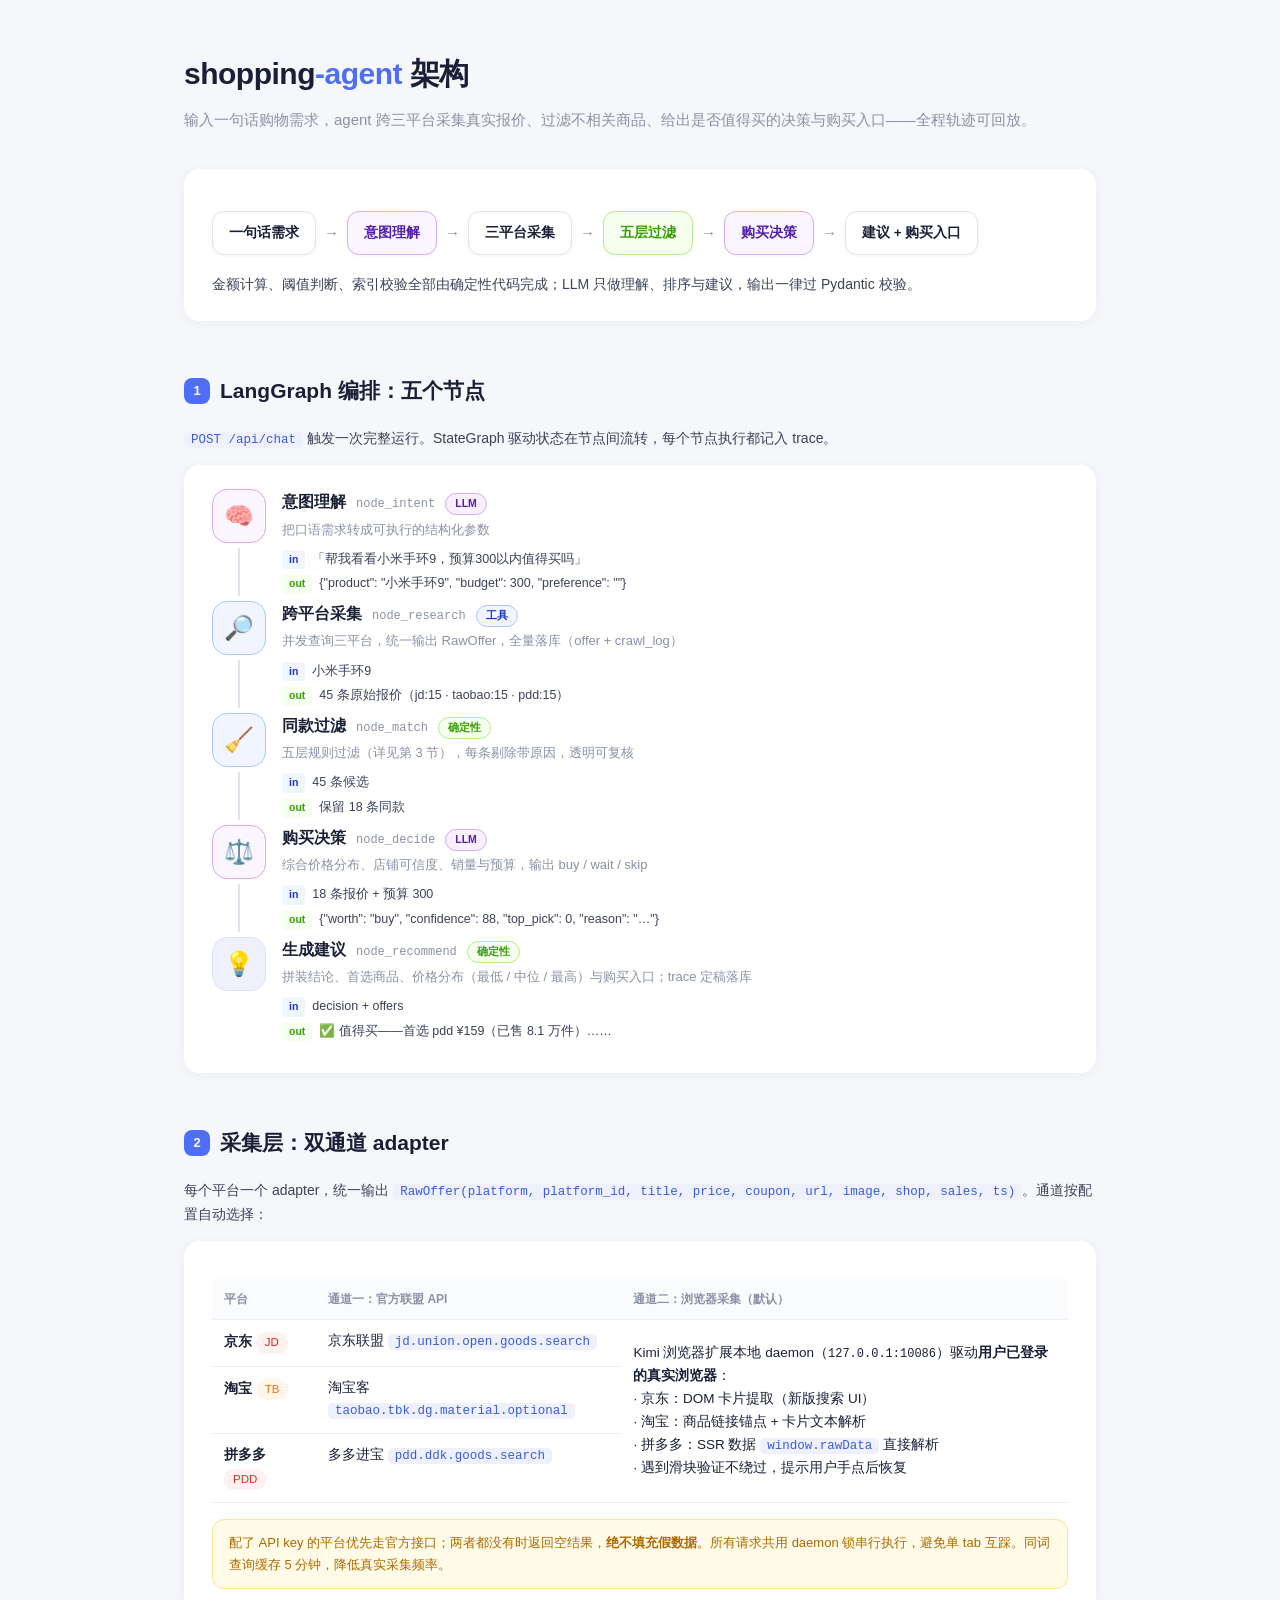
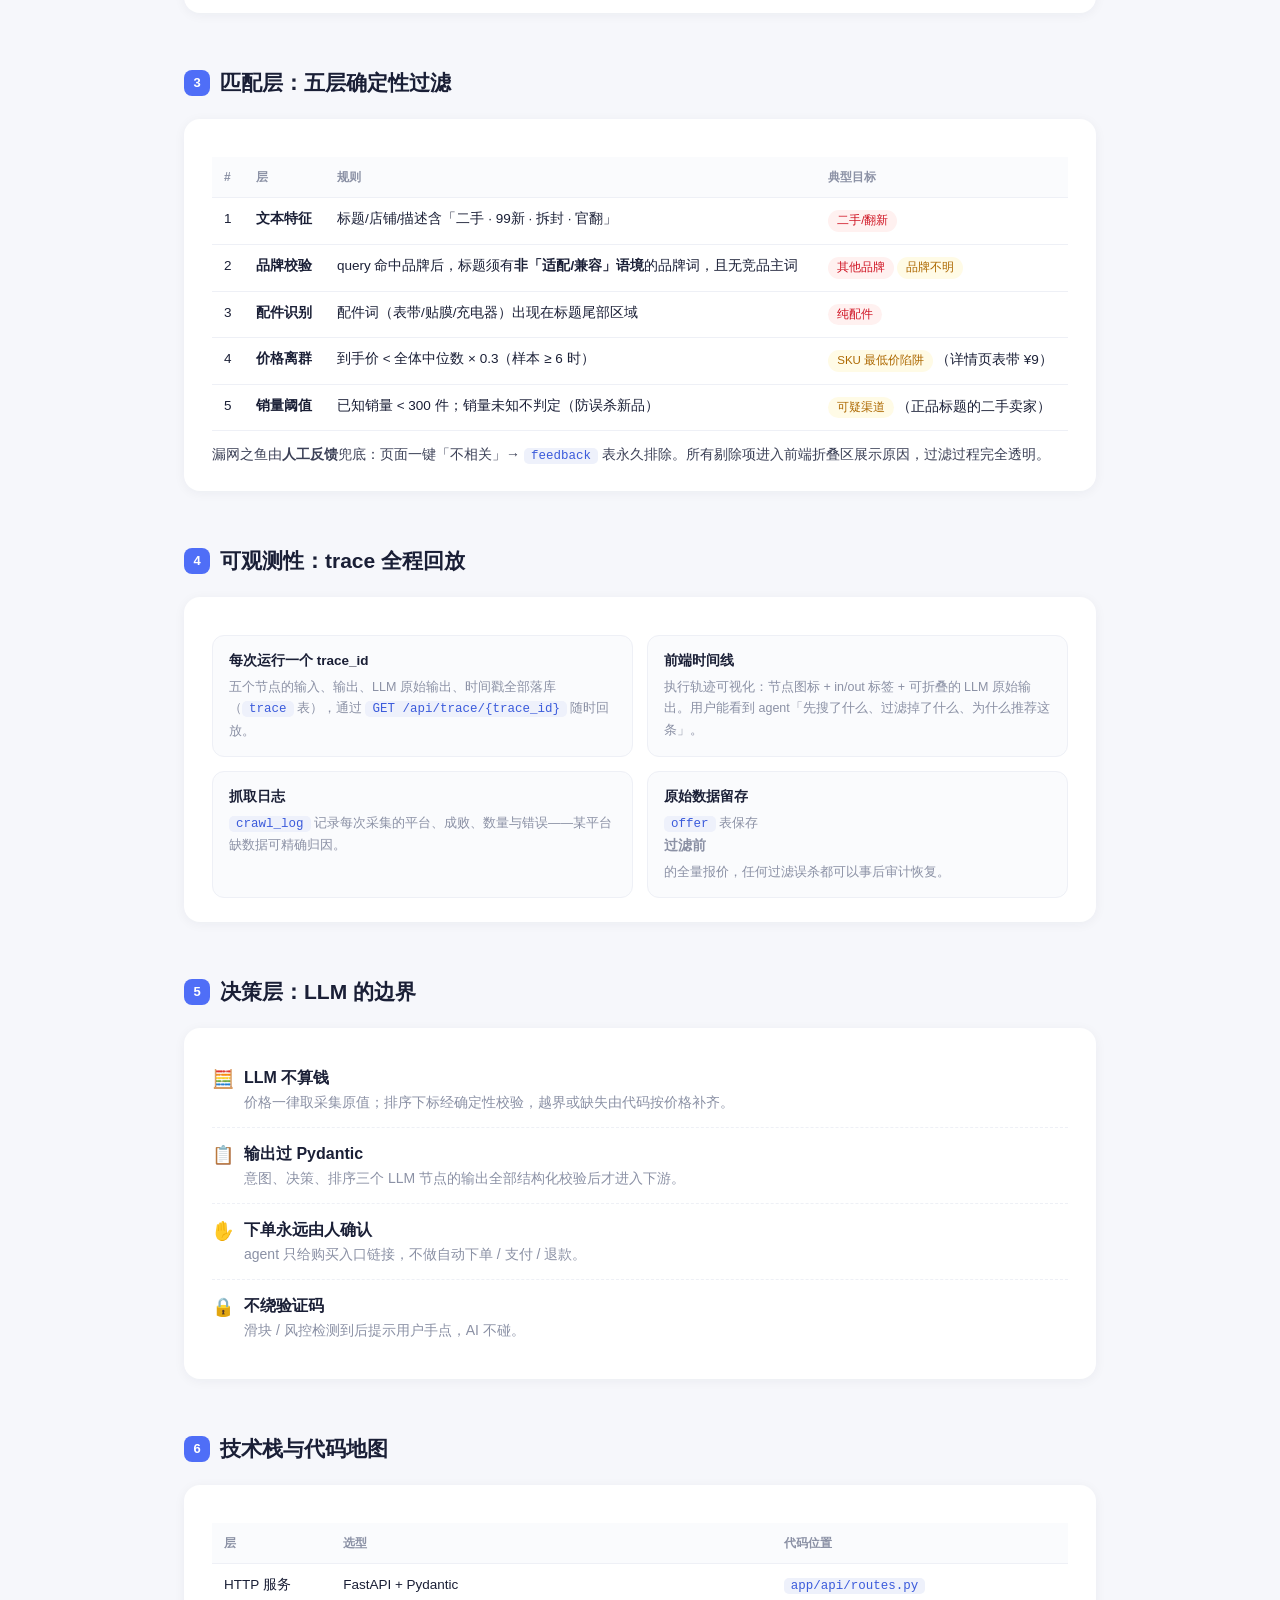
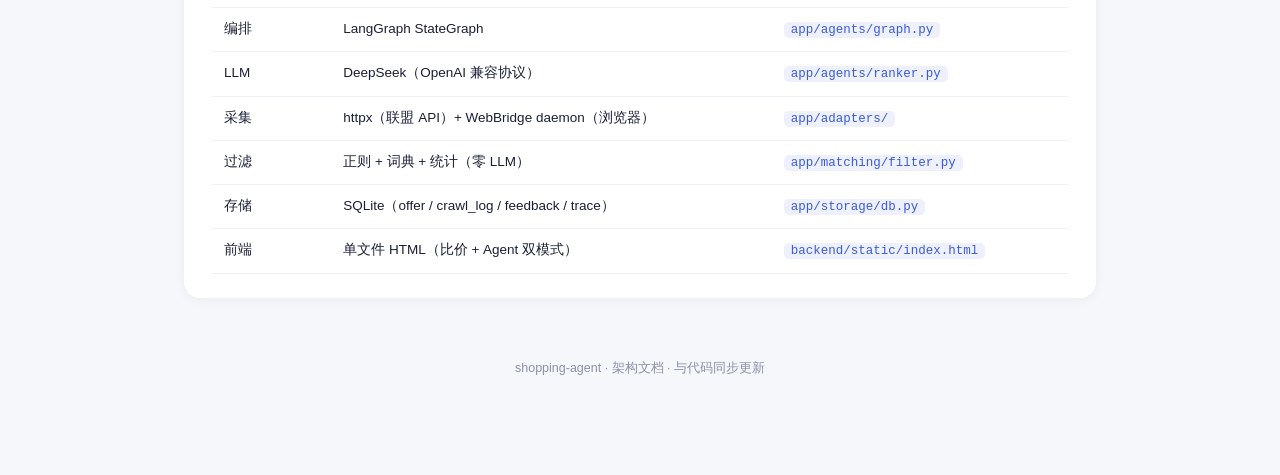
==== docs/architecture.html @ 021f1cc7 "feat: LangGraph 编排 + trace 展示 + LLM 容错降级 + Alembic 迁移 - 五节点 agent：intent → research → match → decide" ====
<!DOCTYPE html>
<html lang="zh-CN">
<head>
<meta charset="UTF-8" />
<meta name="viewport" content="width=device-width, initial-scale=1.0" />
<title>shopping-agent 架构说明</title>
<style>
  :root {
    --bg: #f6f7fb; --card: #fff; --text: #1a1f36; --muted: #8b91a5;
    --accent: #4f6ef7; --accent-dark: #3b5bdb; --line: #dfe3ee;
    --jd: #e1251b; --taobao: #ff6a00; --pdd: #e02e24;
    --green: #389e0d; --amber: #ad6800; --red: #cf1322;
  }
  * { box-sizing: border-box; margin: 0; padding: 0; }
  body { font-family: -apple-system, "PingFang SC", "Microsoft YaHei", sans-serif; background: var(--bg); color: var(--text); line-height: 1.7; }
  .wrap { max-width: 960px; margin: 0 auto; padding: 48px 24px 100px; }
  h1 { font-size: 30px; letter-spacing: -0.5px; }
  h1 span { color: var(--accent); }
  .tagline { color: var(--muted); margin: 8px 0 36px; font-size: 15px; }
  h2 { font-size: 21px; margin: 52px 0 18px; display: flex; align-items: center; gap: 10px; }
  h2 .num { background: var(--accent); color: #fff; font-size: 13px; width: 26px; height: 26px; border-radius: 8px; display: inline-flex; align-items: center; justify-content: center; flex-shrink: 0; }
  h3 { font-size: 15px; margin: 20px 0 8px; }
  p, li { font-size: 14px; color: #3c4157; }
  ul { padding-left: 20px; margin: 8px 0; }
  code { background: #eef1fb; border-radius: 5px; padding: 1px 7px; font-size: 12.5px; font-family: ui-monospace, "SF Mono", Menlo, monospace; color: #3b5bdb; }
  .card { background: var(--card); border-radius: 16px; padding: 24px 28px; box-shadow: 0 2px 12px rgba(26,31,54,.05); }

  /* 核心链路横幅 */
  .pipeline { display: flex; align-items: center; gap: 0; flex-wrap: wrap; margin: 18px 0; }
  .pl-node { background: var(--card); border: 1.5px solid var(--line); border-radius: 12px; padding: 10px 16px; font-size: 13.5px; font-weight: 600; box-shadow: 0 1px 4px rgba(0,0,0,.04); white-space: nowrap; }
  .pl-node.llm { border-color: #d3adf7; background: #faf5ff; color: #531dab; }
  .pl-node.filter { border-color: #b7eb8f; background: #f6ffed; color: #389e0d; }
  .pl-arrow { color: var(--muted); padding: 0 8px; font-size: 15px; }

  /* Agent 编排流程图 */
  .flow { display: flex; flex-direction: column; gap: 0; }
  .fnode { display: flex; gap: 16px; }
  .frail { display: flex; flex-direction: column; align-items: center; width: 54px; flex-shrink: 0; }
  .ficon { width: 54px; height: 54px; border-radius: 15px; display: flex; align-items: center; justify-content: center; font-size: 24px; background: #eef1fb; border: 1.5px solid var(--line); }
  .fnode.llm .ficon { background: #faf5ff; border-color: #d3adf7; }
  .fnode.tool .ficon { background: #f0f5ff; border-color: #adc6ff; }
  .fline { width: 2px; flex: 1; min-height: 18px; background: var(--line); margin: 5px 0; }
  .fbody { flex: 1; padding-bottom: 26px; min-width: 0; }
  .fbody:last-child { padding-bottom: 4px; }
  .fhead { display: flex; align-items: baseline; gap: 10px; flex-wrap: wrap; }
  .fhead b { font-size: 15.5px; }
  .fhead .en { font-size: 12px; color: var(--muted); font-family: ui-monospace, Menlo, monospace; }
  .kind { font-size: 10.5px; font-weight: 600; padding: 1px 9px; border-radius: 999px; }
  .kind.llm { background: #f9f0ff; color: #531dab; border: 1px solid #d3adf7; }
  .kind.tool { background: #f0f5ff; color: #1d39c4; border: 1px solid #adc6ff; }
  .kind.det { background: #f6ffed; color: #389e0d; border: 1px solid #b7eb8f; }
  .fdesc { font-size: 13px; color: var(--muted); margin: 3px 0 8px; }
  .fio { font-size: 12.5px; margin: 3px 0; color: #3c4157; }
  .fio b { display: inline-block; font-size: 10.5px; padding: 1px 7px; border-radius: 4px; margin-right: 7px; font-weight: 600; }
  .fio .in b { background: #f0f5ff; color: #1d39c4; }
  .fio .out b { background: #f6ffed; color: #389e0d; }

  /* 分层表 */
  table { width: 100%; border-collapse: collapse; margin-top: 14px; }
  th, td { text-align: left; padding: 10px 12px; font-size: 13.5px; border-bottom: 1px solid #eef0f6; vertical-align: top; }
  th { font-size: 12px; color: var(--muted); font-weight: 600; background: #fafbfd; }
  td b { font-size: 13.5px; }

  .pill { display: inline-block; font-size: 11.5px; padding: 1px 9px; border-radius: 999px; margin: 2px 3px 2px 0; }
  .pill.jd { background: #fff1f0; color: var(--jd); }
  .pill.taobao { background: #fff7ec; color: var(--taobao); }
  .pill.pdd { background: #fff1f2; color: var(--pdd); }
  .pill.g { background: #f6ffed; color: var(--green); }
  .pill.a { background: #fffbe6; color: var(--amber); }
  .pill.r { background: #fff1f0; color: var(--red); }

  .note { background: #fffbe6; border: 1px solid #ffe58f; border-radius: 12px; padding: 12px 16px; font-size: 13px; color: var(--amber); margin-top: 16px; }
  .principle { display: flex; gap: 10px; align-items: flex-start; padding: 12px 0; border-bottom: 1px dashed #eef0f6; }
  .principle:last-child { border-bottom: none; }
  .principle .ic { font-size: 18px; flex-shrink: 0; }
  .footer { margin-top: 60px; color: var(--muted); font-size: 12.5px; text-align: center; }
  .mono { font-family: ui-monospace, Menlo, monospace; font-size: 12px; }
  .grid2 { display: grid; grid-template-columns: 1fr 1fr; gap: 14px; margin-top: 14px; }
  .mini { background: #fafbfd; border: 1px solid #eef0f6; border-radius: 12px; padding: 14px 16px; }
  .mini b { display: block; font-size: 13.5px; margin-bottom: 4px; }
  .mini p { font-size: 12.5px; color: var(--muted); }
</style>
</head>
<body>
<div class="wrap">
  <h1>shopping<span>-agent</span> 架构</h1>
  <div class="tagline">输入一句话购物需求，agent 跨三平台采集真实报价、过滤不相关商品、给出是否值得买的决策与购买入口——全程轨迹可回放。</div>

  <!-- 核心链路 -->
  <div class="card">
    <div class="pipeline">
      <span class="pl-node">一句话需求</span><span class="pl-arrow">→</span>
      <span class="pl-node llm">意图理解</span><span class="pl-arrow">→</span>
      <span class="pl-node">三平台采集</span><span class="pl-arrow">→</span>
      <span class="pl-node filter">五层过滤</span><span class="pl-arrow">→</span>
      <span class="pl-node llm">购买决策</span><span class="pl-arrow">→</span>
      <span class="pl-node">建议 + 购买入口</span>
    </div>
    <p style="margin-top:10px">金额计算、阈值判断、索引校验全部由确定性代码完成；LLM 只做理解、排序与建议，输出一律过 Pydantic 校验。</p>
  </div>

  <!-- 1. Agent 编排 -->
  <h2><span class="num">1</span>LangGraph 编排：五个节点</h2>
  <p><code>POST /api/chat</code> 触发一次完整运行。StateGraph 驱动状态在节点间流转，每个节点执行都记入 trace。</p>
  <div class="card" style="margin-top:14px">
    <div class="flow">
      <div class="fnode llm">
        <div class="frail"><div class="ficon">🧠</div><div class="fline"></div></div>
        <div class="fbody">
          <div class="fhead"><b>意图理解</b><span class="en">node_intent</span><span class="kind llm">LLM</span></div>
          <div class="fdesc">把口语需求转成可执行的结构化参数</div>
          <div class="fio"><span class="in"><b>in</b>「帮我看看小米手环9，预算300以内值得买吗」</span></div>
          <div class="fio"><span class="out"><b>out</b>{"product": "小米手环9", "budget": 300, "preference": ""}</span></div>
        </div>
      </div>
      <div class="fnode tool">
        <div class="frail"><div class="ficon">🔎</div><div class="fline"></div></div>
        <div class="fbody">
          <div class="fhead"><b>跨平台采集</b><span class="en">node_research</span><span class="kind tool">工具</span></div>
          <div class="fdesc">并发查询三平台，统一输出 RawOffer，全量落库（offer + crawl_log）</div>
          <div class="fio"><span class="in"><b>in</b>小米手环9</span></div>
          <div class="fio"><span class="out"><b>out</b>45 条原始报价（jd:15 · taobao:15 · pdd:15）</span></div>
        </div>
      </div>
      <div class="fnode tool">
        <div class="frail"><div class="ficon">🧹</div><div class="fline"></div></div>
        <div class="fbody">
          <div class="fhead"><b>同款过滤</b><span class="en">node_match</span><span class="kind det">确定性</span></div>
          <div class="fdesc">五层规则过滤（详见第 3 节），每条剔除带原因，透明可复核</div>
          <div class="fio"><span class="in"><b>in</b>45 条候选</span></div>
          <div class="fio"><span class="out"><b>out</b>保留 18 条同款</span></div>
        </div>
      </div>
      <div class="fnode llm">
        <div class="frail"><div class="ficon">⚖️</div><div class="fline"></div></div>
        <div class="fbody">
          <div class="fhead"><b>购买决策</b><span class="en">node_decide</span><span class="kind llm">LLM</span></div>
          <div class="fdesc">综合价格分布、店铺可信度、销量与预算，输出 buy / wait / skip</div>
          <div class="fio"><span class="in"><b>in</b>18 条报价 + 预算 300</span></div>
          <div class="fio"><span class="out"><b>out</b>{"worth": "buy", "confidence": 88, "top_pick": 0, "reason": "…"}</span></div>
        </div>
      </div>
      <div class="fnode">
        <div class="frail"><div class="ficon">💡</div></div>
        <div class="fbody">
          <div class="fhead"><b>生成建议</b><span class="en">node_recommend</span><span class="kind det">确定性</span></div>
          <div class="fdesc">拼装结论、首选商品、价格分布（最低 / 中位 / 最高）与购买入口；trace 定稿落库</div>
          <div class="fio"><span class="in"><b>in</b>decision + offers</span></div>
          <div class="fio"><span class="out"><b>out</b>✅ 值得买——首选 pdd ¥159（已售 8.1 万件）……</span></div>
        </div>
      </div>
    </div>
  </div>

  <!-- 2. 采集层 -->
  <h2><span class="num">2</span>采集层：双通道 adapter</h2>
  <p>每个平台一个 adapter，统一输出 <code>RawOffer(platform, platform_id, title, price, coupon, url, image, shop, sales, ts)</code>。通道按配置自动选择：</p>
  <div class="card" style="margin-top:14px">
    <table>
      <tr><th>平台</th><th>通道一：官方联盟 API</th><th>通道二：浏览器采集（默认）</th></tr>
      <tr>
        <td><b>京东</b> <span class="pill jd">JD</span></td>
        <td>京东联盟 <code>jd.union.open.goods.search</code></td>
        <td rowspan="3" style="vertical-align:middle">
          Kimi 浏览器扩展本地 daemon（<span class="mono">127.0.0.1:10086</span>）驱动<b>用户已登录的真实浏览器</b>：<br>
          · 京东：DOM 卡片提取（新版搜索 UI）<br>
          · 淘宝：商品链接锚点 + 卡片文本解析<br>
          · 拼多多：SSR 数据 <code>window.rawData</code> 直接解析<br>
          · 遇到滑块验证不绕过，提示用户手点后恢复
        </td>
      </tr>
      <tr><td><b>淘宝</b> <span class="pill taobao">TB</span></td><td>淘宝客 <code>taobao.tbk.dg.material.optional</code></td></tr>
      <tr><td><b>拼多多</b> <span class="pill pdd">PDD</span></td><td>多多进宝 <code>pdd.ddk.goods.search</code></td></tr>
    </table>
    <div class="note">配了 API key 的平台优先走官方接口；两者都没有时返回空结果，<b>绝不填充假数据</b>。所有请求共用 daemon 锁串行执行，避免单 tab 互踩。同词查询缓存 5 分钟，降低真实采集频率。</div>
  </div>

  <!-- 3. 过滤 -->
  <h2><span class="num">3</span>匹配层：五层确定性过滤</h2>
  <div class="card">
    <table>
      <tr><th>#</th><th>层</th><th>规则</th><th>典型目标</th></tr>
      <tr><td>1</td><td><b>文本特征</b></td><td>标题/店铺/描述含「二手 · 99新 · 拆封 · 官翻」</td><td><span class="pill r">二手/翻新</span></td></tr>
      <tr><td>2</td><td><b>品牌校验</b></td><td>query 命中品牌后，标题须有<b>非「适配/兼容」语境</b>的品牌词，且无竞品主词</td><td><span class="pill r">其他品牌</span><span class="pill a">品牌不明</span></td></tr>
      <tr><td>3</td><td><b>配件识别</b></td><td>配件词（表带/贴膜/充电器）出现在标题尾部区域</td><td><span class="pill r">纯配件</span></td></tr>
      <tr><td>4</td><td><b>价格离群</b></td><td>到手价 &lt; 全体中位数 × 0.3（样本 ≥ 6 时）</td><td><span class="pill a">SKU 最低价陷阱</span>（详情页表带 ¥9）</td></tr>
      <tr><td>5</td><td><b>销量阈值</b></td><td>已知销量 &lt; 300 件；销量未知不判定（防误杀新品）</td><td><span class="pill a">可疑渠道</span>（正品标题的二手卖家）</td></tr>
    </table>
    <p style="margin-top:12px">漏网之鱼由<b>人工反馈</b>兜底：页面一键「不相关」→ <code>feedback</code> 表永久排除。所有剔除项进入前端折叠区展示原因，过滤过程完全透明。</p>
  </div>

  <!-- 4. 可观测性 -->
  <h2><span class="num">4</span>可观测性：trace 全程回放</h2>
  <div class="card">
    <div class="grid2">
      <div class="mini"><b>每次运行一个 trace_id</b><p>五个节点的输入、输出、LLM 原始输出、时间戳全部落库（<code>trace</code> 表），通过 <code>GET /api/trace/{trace_id}</code> 随时回放。</p></div>
      <div class="mini"><b>前端时间线</b><p>执行轨迹可视化：节点图标 + in/out 标签 + 可折叠的 LLM 原始输出。用户能看到 agent「先搜了什么、过滤掉了什么、为什么推荐这条」。</p></div>
      <div class="mini"><b>抓取日志</b><p><code>crawl_log</code> 记录每次采集的平台、成败、数量与错误——某平台缺数据可精确归因。</p></div>
      <div class="mini"><b>原始数据留存</b><p><code>offer</code> 表保存<b>过滤前</b>的全量报价，任何过滤误杀都可以事后审计恢复。</p></div>
    </div>
  </div>

  <!-- 5. 决策层 -->
  <h2><span class="num">5</span>决策层：LLM 的边界</h2>
  <div class="card">
    <div class="principle"><span class="ic">🧮</span><div><b>LLM 不算钱</b><p style="color:var(--muted)">价格一律取采集原值；排序下标经确定性校验，越界或缺失由代码按价格补齐。</p></div></div>
    <div class="principle"><span class="ic">📋</span><div><b>输出过 Pydantic</b><p style="color:var(--muted)">意图、决策、排序三个 LLM 节点的输出全部结构化校验后才进入下游。</p></div></div>
    <div class="principle"><span class="ic">✋</span><div><b>下单永远由人确认</b><p style="color:var(--muted)">agent 只给购买入口链接，不做自动下单 / 支付 / 退款。</p></div></div>
    <div class="principle"><span class="ic">🔒</span><div><b>不绕验证码</b><p style="color:var(--muted)">滑块 / 风控检测到后提示用户手点，AI 不碰。</p></div></div>
  </div>

  <!-- 6. 技术栈 -->
  <h2><span class="num">6</span>技术栈与代码地图</h2>
  <div class="card">
    <table>
      <tr><th>层</th><th>选型</th><th>代码位置</th></tr>
      <tr><td>HTTP 服务</td><td>FastAPI + Pydantic</td><td><code>app/api/routes.py</code></td></tr>
      <tr><td>编排</td><td>LangGraph StateGraph</td><td><code>app/agents/graph.py</code></td></tr>
      <tr><td>LLM</td><td>DeepSeek（OpenAI 兼容协议）</td><td><code>app/agents/ranker.py</code></td></tr>
      <tr><td>采集</td><td>httpx（联盟 API）+ WebBridge daemon（浏览器）</td><td><code>app/adapters/</code></td></tr>
      <tr><td>过滤</td><td>正则 + 词典 + 统计（零 LLM）</td><td><code>app/matching/filter.py</code></td></tr>
      <tr><td>存储</td><td>SQLite（offer / crawl_log / feedback / trace）</td><td><code>app/storage/db.py</code></td></tr>
      <tr><td>前端</td><td>单文件 HTML（比价 + Agent 双模式）</td><td><code>backend/static/index.html</code></td></tr>
    </table>
  </div>

  <div class="footer">shopping-agent · 架构文档 · 与代码同步更新</div>
</div>
</body>
</html>
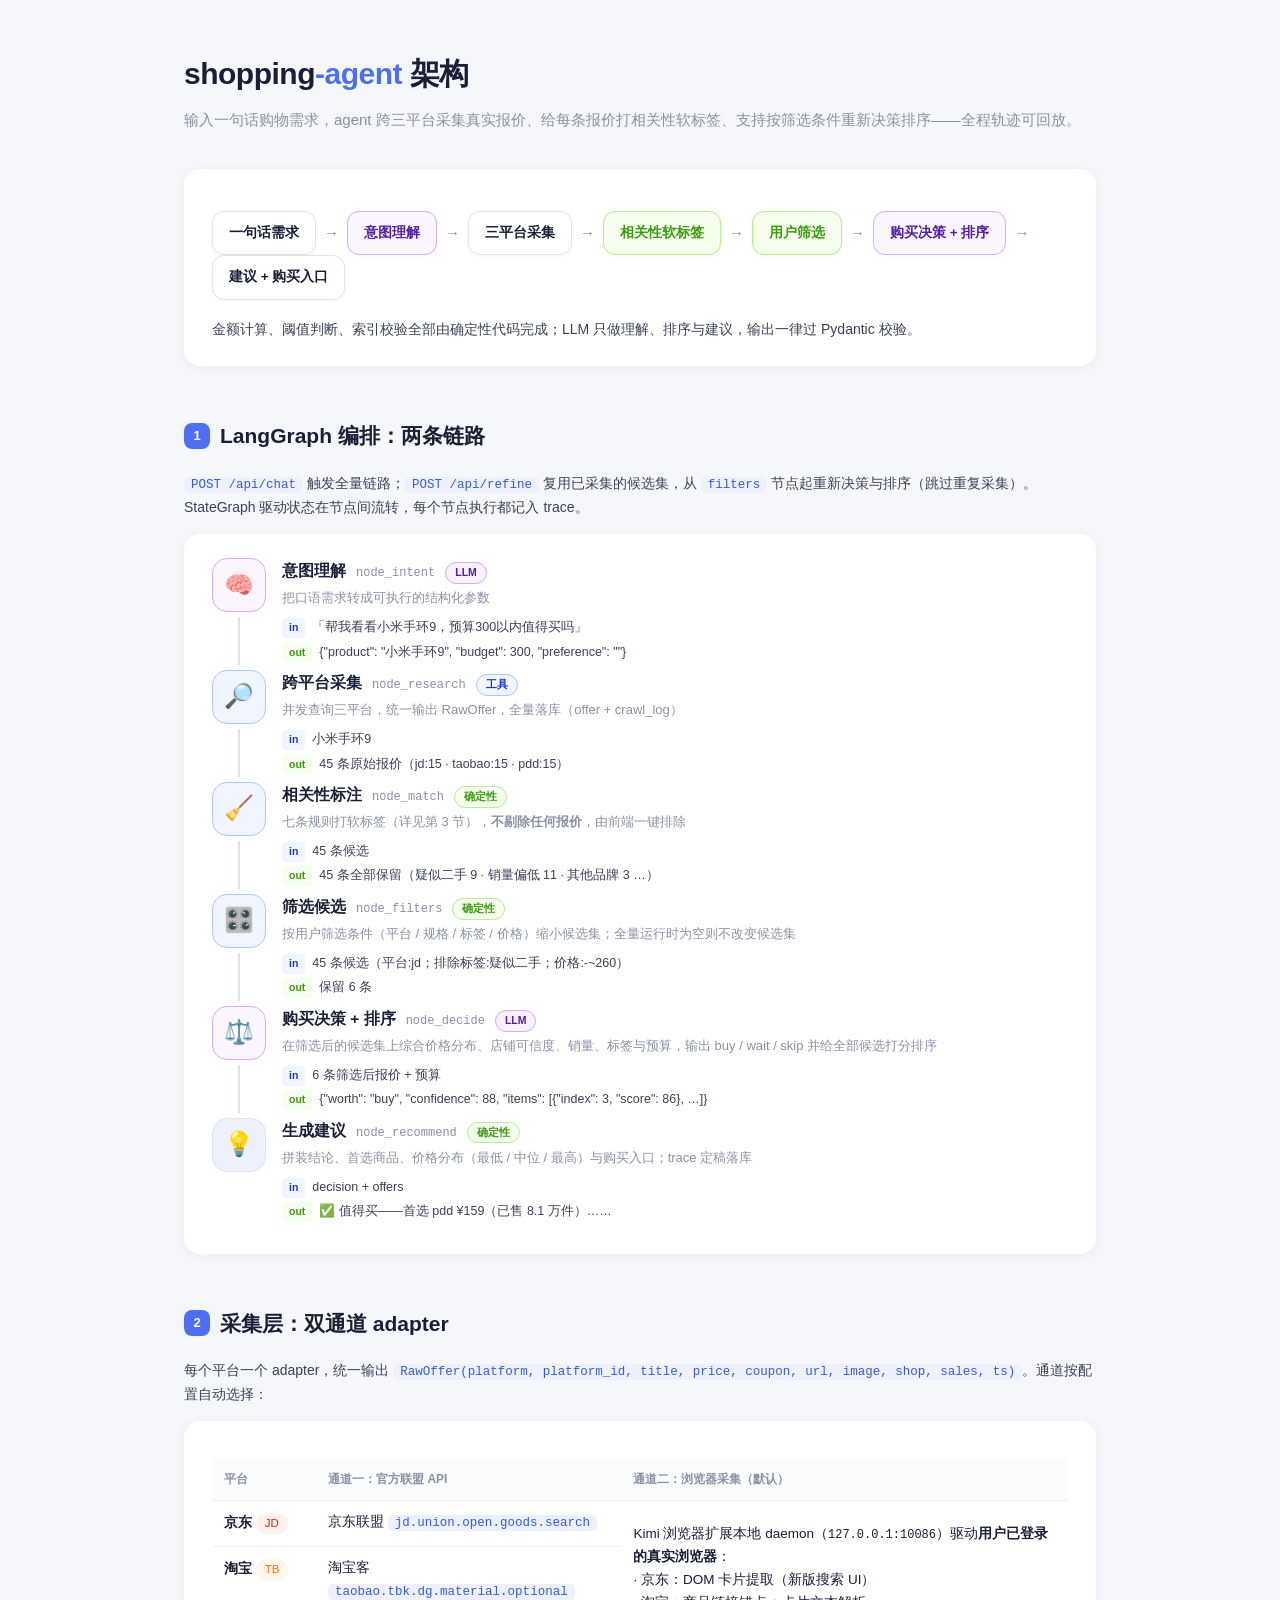
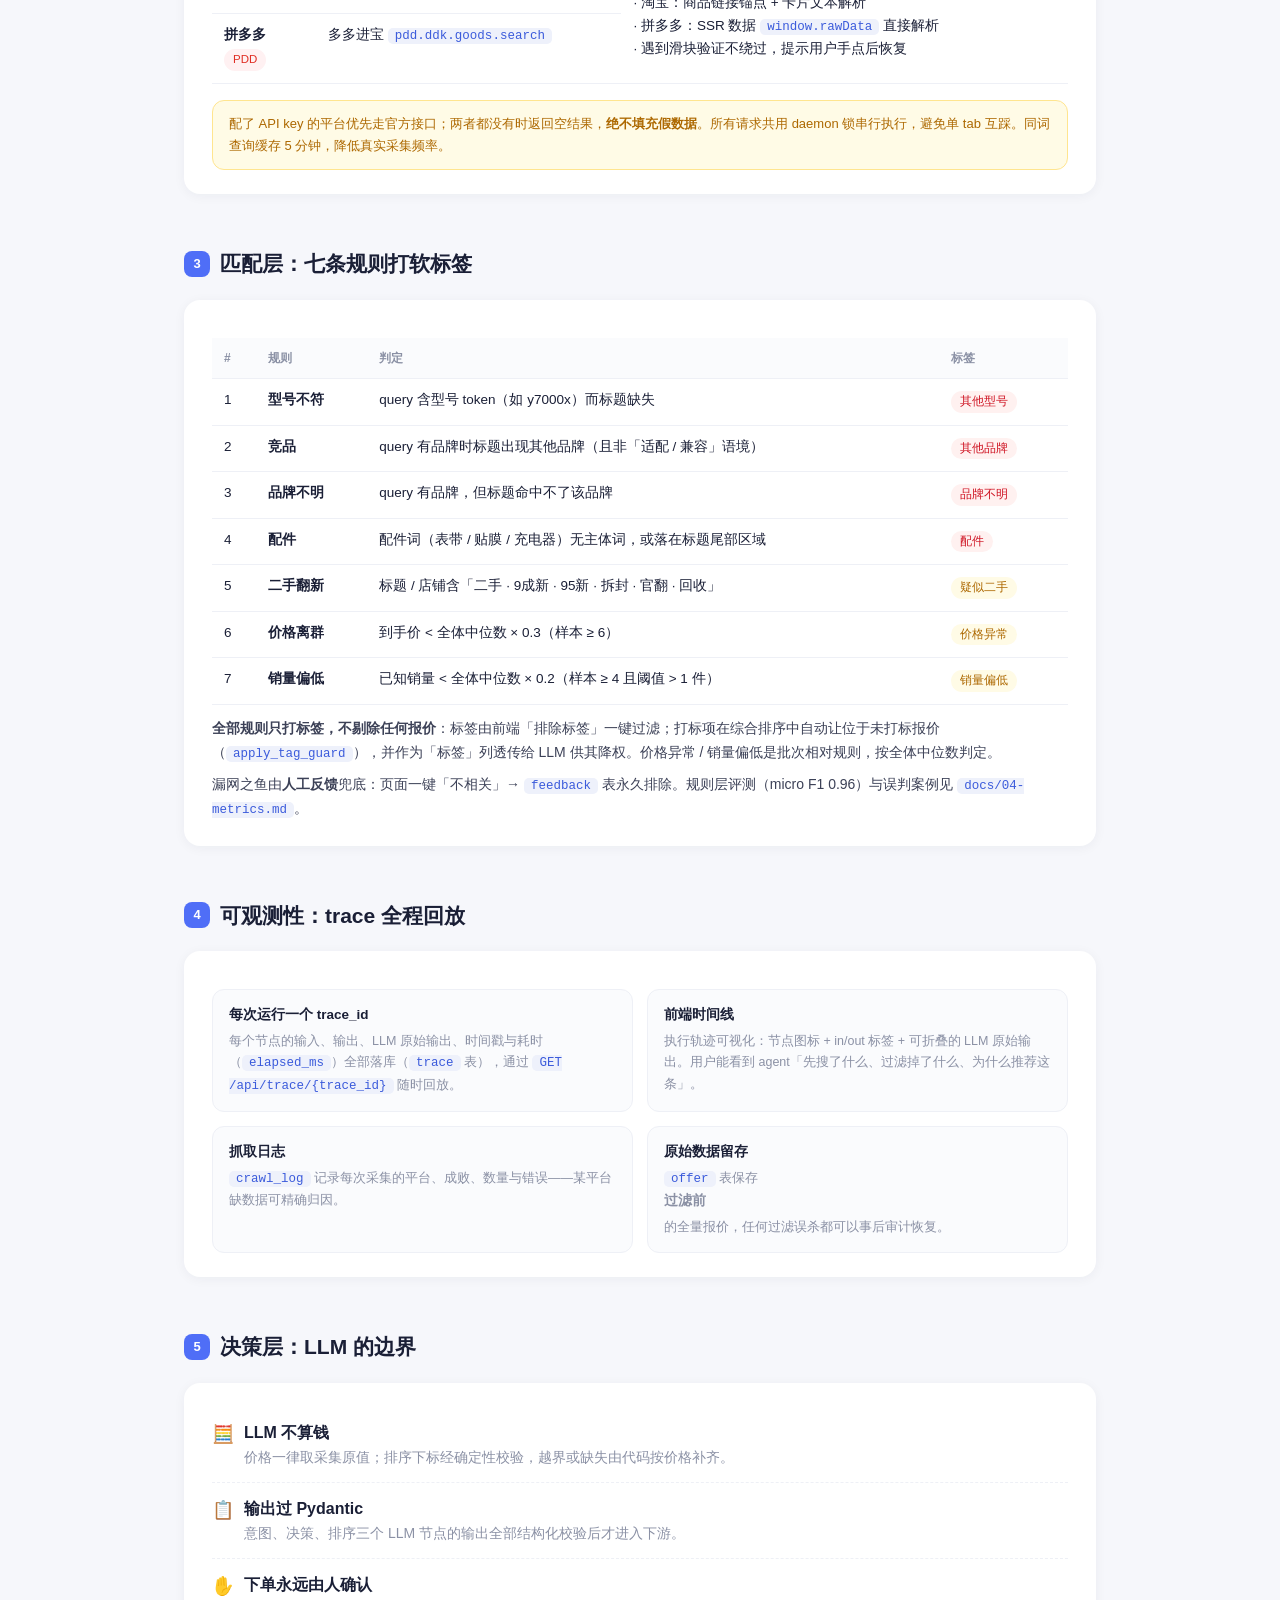
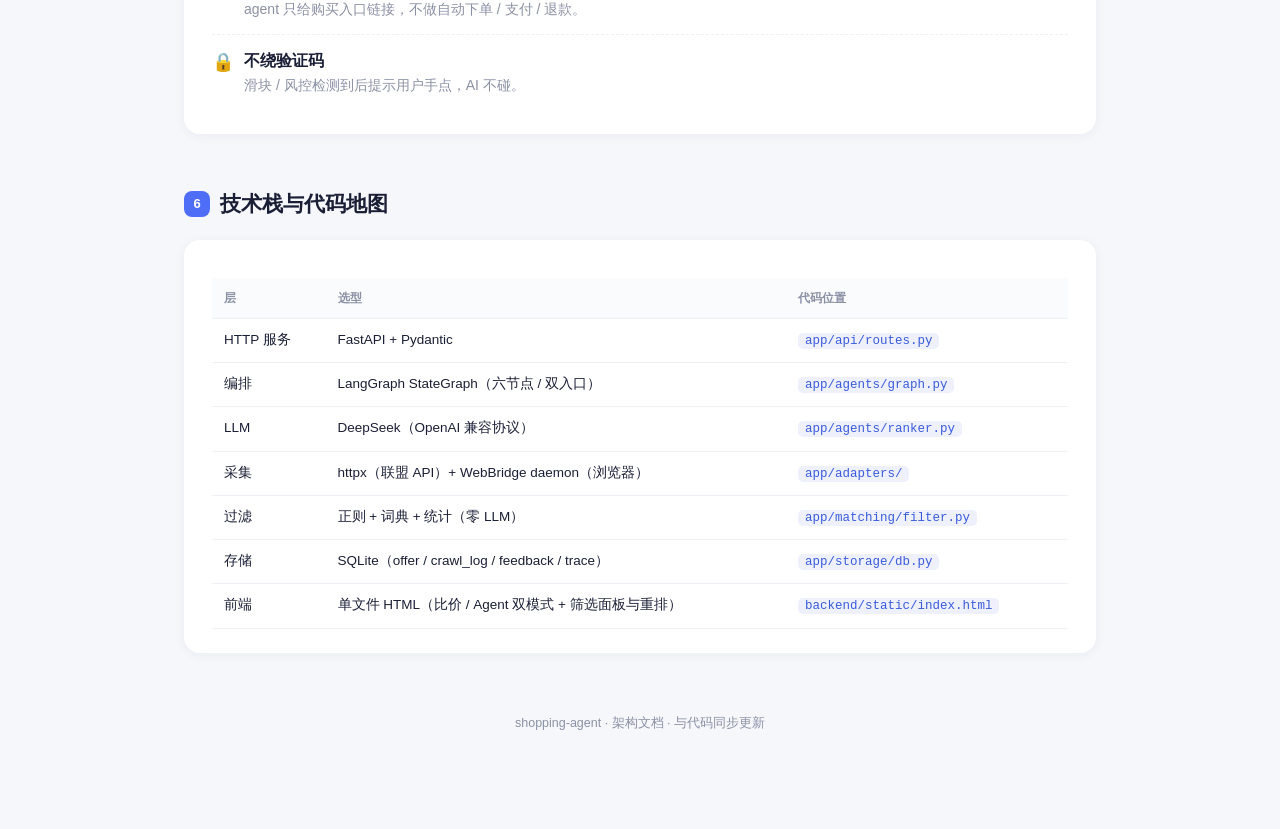
==== commit e73b8edd: "feat: 筛选面板 + Agent 重排（/api/refine） - 后端：FilterSpec + apply_filters（确定性）+ filters 节点；graph 双入口（run_ag" ====
--- a/docs/architecture.html
+++ b/docs/architecture.html
@@ -84,7 +84,7 @@
 <body>
 <div class="wrap">
   <h1>shopping<span>-agent</span> 架构</h1>
-  <div class="tagline">输入一句话购物需求，agent 跨三平台采集真实报价、过滤不相关商品、给出是否值得买的决策与购买入口——全程轨迹可回放。</div>
+  <div class="tagline">输入一句话购物需求，agent 跨三平台采集真实报价、给每条报价打相关性软标签、支持按筛选条件重新决策排序——全程轨迹可回放。</div>
 
   <!-- 核心链路 -->
   <div class="card">
@@ -92,16 +92,17 @@
       <span class="pl-node">一句话需求</span><span class="pl-arrow">→</span>
       <span class="pl-node llm">意图理解</span><span class="pl-arrow">→</span>
       <span class="pl-node">三平台采集</span><span class="pl-arrow">→</span>
-      <span class="pl-node filter">五层过滤</span><span class="pl-arrow">→</span>
-      <span class="pl-node llm">购买决策</span><span class="pl-arrow">→</span>
+      <span class="pl-node filter">相关性软标签</span><span class="pl-arrow">→</span>
+      <span class="pl-node filter">用户筛选</span><span class="pl-arrow">→</span>
+      <span class="pl-node llm">购买决策 + 排序</span><span class="pl-arrow">→</span>
       <span class="pl-node">建议 + 购买入口</span>
     </div>
     <p style="margin-top:10px">金额计算、阈值判断、索引校验全部由确定性代码完成；LLM 只做理解、排序与建议，输出一律过 Pydantic 校验。</p>
   </div>
 
   <!-- 1. Agent 编排 -->
-  <h2><span class="num">1</span>LangGraph 编排：五个节点</h2>
-  <p><code>POST /api/chat</code> 触发一次完整运行。StateGraph 驱动状态在节点间流转，每个节点执行都记入 trace。</p>
+  <h2><span class="num">1</span>LangGraph 编排：两条链路</h2>
+  <p><code>POST /api/chat</code> 触发全量链路；<code>POST /api/refine</code> 复用已采集的候选集，从 <code>filters</code> 节点起重新决策与排序（跳过重复采集）。StateGraph 驱动状态在节点间流转，每个节点执行都记入 trace。</p>
   <div class="card" style="margin-top:14px">
     <div class="flow">
       <div class="fnode llm">
@@ -125,19 +126,28 @@
       <div class="fnode tool">
         <div class="frail"><div class="ficon">🧹</div><div class="fline"></div></div>
         <div class="fbody">
-          <div class="fhead"><b>同款过滤</b><span class="en">node_match</span><span class="kind det">确定性</span></div>
-          <div class="fdesc">五层规则过滤（详见第 3 节），每条剔除带原因，透明可复核</div>
+          <div class="fhead"><b>相关性标注</b><span class="en">node_match</span><span class="kind det">确定性</span></div>
+          <div class="fdesc">七条规则打软标签（详见第 3 节），<b>不剔除任何报价</b>，由前端一键排除</div>
           <div class="fio"><span class="in"><b>in</b>45 条候选</span></div>
-          <div class="fio"><span class="out"><b>out</b>保留 18 条同款</span></div>
+          <div class="fio"><span class="out"><b>out</b>45 条全部保留（疑似二手 9 · 销量偏低 11 · 其他品牌 3 …）</span></div>
+        </div>
+      </div>
+      <div class="fnode tool">
+        <div class="frail"><div class="ficon">🎛️</div><div class="fline"></div></div>
+        <div class="fbody">
+          <div class="fhead"><b>筛选候选</b><span class="en">node_filters</span><span class="kind det">确定性</span></div>
+          <div class="fdesc">按用户筛选条件（平台 / 规格 / 标签 / 价格）缩小候选集；全量运行时为空则不改变候选集</div>
+          <div class="fio"><span class="in"><b>in</b>45 条候选（平台:jd；排除标签:疑似二手；价格:-~260）</span></div>
+          <div class="fio"><span class="out"><b>out</b>保留 6 条</span></div>
         </div>
       </div>
       <div class="fnode llm">
         <div class="frail"><div class="ficon">⚖️</div><div class="fline"></div></div>
         <div class="fbody">
-          <div class="fhead"><b>购买决策</b><span class="en">node_decide</span><span class="kind llm">LLM</span></div>
-          <div class="fdesc">综合价格分布、店铺可信度、销量与预算，输出 buy / wait / skip</div>
-          <div class="fio"><span class="in"><b>in</b>18 条报价 + 预算 300</span></div>
-          <div class="fio"><span class="out"><b>out</b>{"worth": "buy", "confidence": 88, "top_pick": 0, "reason": "…"}</span></div>
+          <div class="fhead"><b>购买决策 + 排序</b><span class="en">node_decide</span><span class="kind llm">LLM</span></div>
+          <div class="fdesc">在筛选后的候选集上综合价格分布、店铺可信度、销量、标签与预算，输出 buy / wait / skip 并给全部候选打分排序</div>
+          <div class="fio"><span class="in"><b>in</b>6 条筛选后报价 + 预算</span></div>
+          <div class="fio"><span class="out"><b>out</b>{"worth": "buy", "confidence": 88, "items": [{"index": 3, "score": 86}, …]}</span></div>
         </div>
       </div>
       <div class="fnode">
@@ -176,24 +186,27 @@
   </div>
 
   <!-- 3. 过滤 -->
-  <h2><span class="num">3</span>匹配层：五层确定性过滤</h2>
+  <h2><span class="num">3</span>匹配层：七条规则打软标签</h2>
   <div class="card">
     <table>
-      <tr><th>#</th><th>层</th><th>规则</th><th>典型目标</th></tr>
-      <tr><td>1</td><td><b>文本特征</b></td><td>标题/店铺/描述含「二手 · 99新 · 拆封 · 官翻」</td><td><span class="pill r">二手/翻新</span></td></tr>
-      <tr><td>2</td><td><b>品牌校验</b></td><td>query 命中品牌后，标题须有<b>非「适配/兼容」语境</b>的品牌词，且无竞品主词</td><td><span class="pill r">其他品牌</span><span class="pill a">品牌不明</span></td></tr>
-      <tr><td>3</td><td><b>配件识别</b></td><td>配件词（表带/贴膜/充电器）出现在标题尾部区域</td><td><span class="pill r">纯配件</span></td></tr>
-      <tr><td>4</td><td><b>价格离群</b></td><td>到手价 &lt; 全体中位数 × 0.3（样本 ≥ 6 时）</td><td><span class="pill a">SKU 最低价陷阱</span>（详情页表带 ¥9）</td></tr>
-      <tr><td>5</td><td><b>销量阈值</b></td><td>已知销量 &lt; 300 件；销量未知不判定（防误杀新品）</td><td><span class="pill a">可疑渠道</span>（正品标题的二手卖家）</td></tr>
+      <tr><th>#</th><th>规则</th><th>判定</th><th>标签</th></tr>
+      <tr><td>1</td><td><b>型号不符</b></td><td>query 含型号 token（如 y7000x）而标题缺失</td><td><span class="pill r">其他型号</span></td></tr>
+      <tr><td>2</td><td><b>竞品</b></td><td>query 有品牌时标题出现其他品牌（且非「适配 / 兼容」语境）</td><td><span class="pill r">其他品牌</span></td></tr>
+      <tr><td>3</td><td><b>品牌不明</b></td><td>query 有品牌，但标题命中不了该品牌</td><td><span class="pill r">品牌不明</span></td></tr>
+      <tr><td>4</td><td><b>配件</b></td><td>配件词（表带 / 贴膜 / 充电器）无主体词，或落在标题尾部区域</td><td><span class="pill r">配件</span></td></tr>
+      <tr><td>5</td><td><b>二手翻新</b></td><td>标题 / 店铺含「二手 · 9成新 · 95新 · 拆封 · 官翻 · 回收」</td><td><span class="pill a">疑似二手</span></td></tr>
+      <tr><td>6</td><td><b>价格离群</b></td><td>到手价 &lt; 全体中位数 × 0.3（样本 ≥ 6）</td><td><span class="pill a">价格异常</span></td></tr>
+      <tr><td>7</td><td><b>销量偏低</b></td><td>已知销量 &lt; 全体中位数 × 0.2（样本 ≥ 4 且阈值 &gt; 1 件）</td><td><span class="pill a">销量偏低</span></td></tr>
     </table>
-    <p style="margin-top:12px">漏网之鱼由<b>人工反馈</b>兜底：页面一键「不相关」→ <code>feedback</code> 表永久排除。所有剔除项进入前端折叠区展示原因，过滤过程完全透明。</p>
+    <p style="margin-top:12px"><b>全部规则只打标签，不剔除任何报价</b>：标签由前端「排除标签」一键过滤；打标项在综合排序中自动让位于未打标报价（<code>apply_tag_guard</code>），并作为「标签」列透传给 LLM 供其降权。价格异常 / 销量偏低是批次相对规则，按全体中位数判定。</p>
+    <p style="margin-top:8px">漏网之鱼由<b>人工反馈</b>兜底：页面一键「不相关」→ <code>feedback</code> 表永久排除。规则层评测（micro F1 0.96）与误判案例见 <code>docs/04-metrics.md</code>。</p>
   </div>
 
   <!-- 4. 可观测性 -->
   <h2><span class="num">4</span>可观测性：trace 全程回放</h2>
   <div class="card">
     <div class="grid2">
-      <div class="mini"><b>每次运行一个 trace_id</b><p>五个节点的输入、输出、LLM 原始输出、时间戳全部落库（<code>trace</code> 表），通过 <code>GET /api/trace/{trace_id}</code> 随时回放。</p></div>
+      <div class="mini"><b>每次运行一个 trace_id</b><p>每个节点的输入、输出、LLM 原始输出、时间戳与耗时（<code>elapsed_ms</code>）全部落库（<code>trace</code> 表），通过 <code>GET /api/trace/{trace_id}</code> 随时回放。</p></div>
       <div class="mini"><b>前端时间线</b><p>执行轨迹可视化：节点图标 + in/out 标签 + 可折叠的 LLM 原始输出。用户能看到 agent「先搜了什么、过滤掉了什么、为什么推荐这条」。</p></div>
       <div class="mini"><b>抓取日志</b><p><code>crawl_log</code> 记录每次采集的平台、成败、数量与错误——某平台缺数据可精确归因。</p></div>
       <div class="mini"><b>原始数据留存</b><p><code>offer</code> 表保存<b>过滤前</b>的全量报价，任何过滤误杀都可以事后审计恢复。</p></div>
@@ -215,12 +228,12 @@
     <table>
       <tr><th>层</th><th>选型</th><th>代码位置</th></tr>
       <tr><td>HTTP 服务</td><td>FastAPI + Pydantic</td><td><code>app/api/routes.py</code></td></tr>
-      <tr><td>编排</td><td>LangGraph StateGraph</td><td><code>app/agents/graph.py</code></td></tr>
+      <tr><td>编排</td><td>LangGraph StateGraph（六节点 / 双入口）</td><td><code>app/agents/graph.py</code></td></tr>
       <tr><td>LLM</td><td>DeepSeek（OpenAI 兼容协议）</td><td><code>app/agents/ranker.py</code></td></tr>
       <tr><td>采集</td><td>httpx（联盟 API）+ WebBridge daemon（浏览器）</td><td><code>app/adapters/</code></td></tr>
       <tr><td>过滤</td><td>正则 + 词典 + 统计（零 LLM）</td><td><code>app/matching/filter.py</code></td></tr>
       <tr><td>存储</td><td>SQLite（offer / crawl_log / feedback / trace）</td><td><code>app/storage/db.py</code></td></tr>
-      <tr><td>前端</td><td>单文件 HTML（比价 + Agent 双模式）</td><td><code>backend/static/index.html</code></td></tr>
+      <tr><td>前端</td><td>单文件 HTML（比价 / Agent 双模式 + 筛选面板与重排）</td><td><code>backend/static/index.html</code></td></tr>
     </table>
   </div>
 
